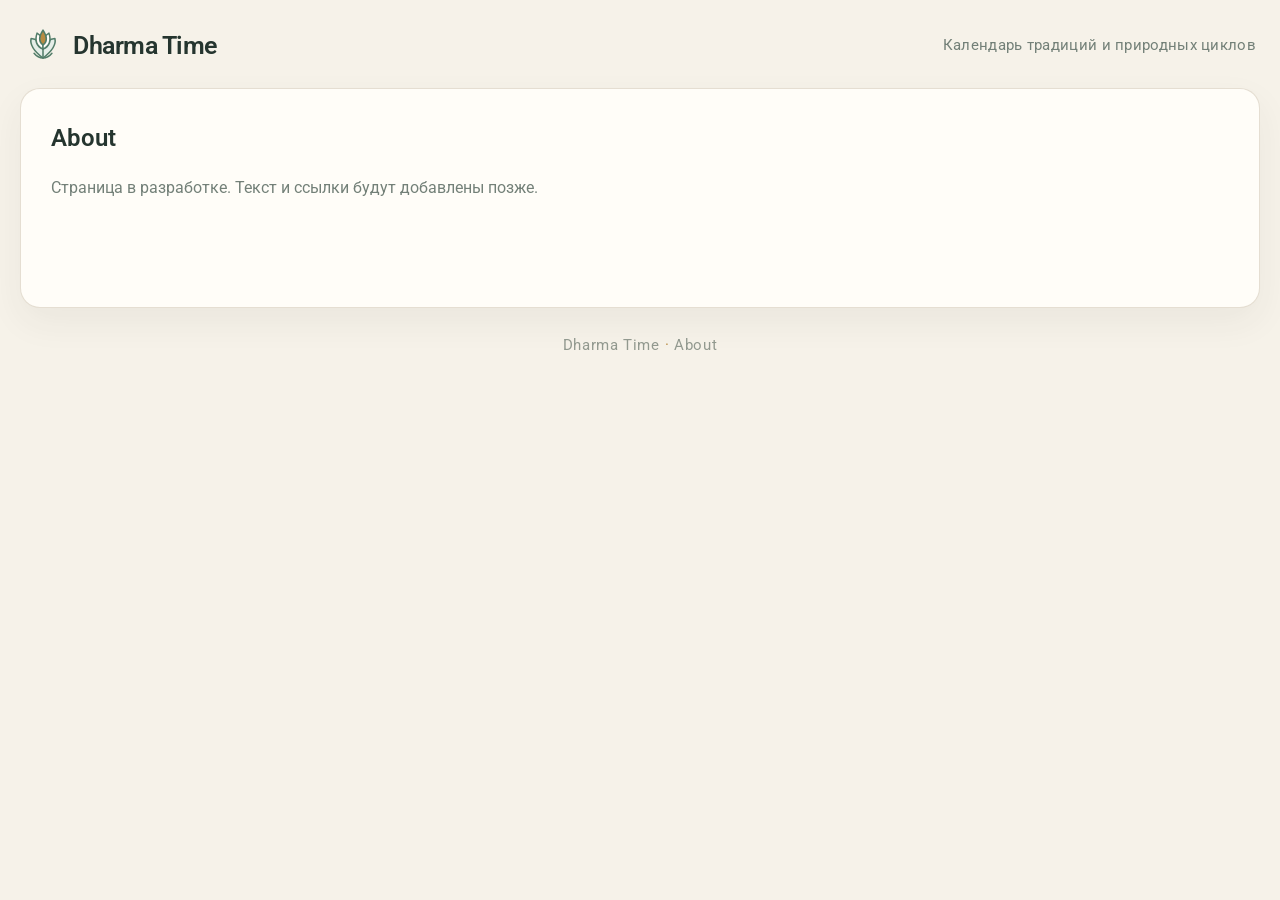
==== about.html @ e745f741 "Improve event typography and add About page" ====
<!doctype html>
<html lang="ru">
<head>
  <meta charset="utf-8">
  <meta name="viewport" content="width=device-width, initial-scale=1">
  <meta name="theme-color" content="#f6f2e9">
  <meta name="description" content="About Dharma Time">
  <title>About · Dharma Time</title>
  <link rel="icon" href="assets/flower.svg" type="image/svg+xml">
  <link rel="preconnect" href="https://fonts.googleapis.com">
  <link rel="preconnect" href="https://fonts.gstatic.com" crossorigin>
  <link href="https://fonts.googleapis.com/css2?family=Roboto:wght@400;500;600;700&display=swap" rel="stylesheet">
  <link rel="stylesheet" href="styles.css">
</head>
<body>
  <main class="app-shell">
    <header class="site-header">
      <a class="brand" href="./" aria-label="Dharma Time — на главную"><img class="brand-mark" src="assets/lotus.svg" alt="" aria-hidden="true"><span>Dharma Time</span></a>
      <p class="header-note">Календарь традиций и природных циклов</p>
    </header>
    <section class="about-panel panel" aria-labelledby="about-title">
      <h1 id="about-title">About</h1>
      <p class="about-placeholder">Страница в разработке. Текст и ссылки будут добавлены позже.</p>
    </section>
    <footer class="site-footer"><a href="./">Dharma Time</a><span aria-hidden="true">·</span><a href="about.html">About</a></footer>
  </main>
</body>
</html>
---- styles.css ----
:root {
  color-scheme: light;
  --ink: #25352f;
  --muted: #738078;
  --paper: #f6f2e9;
  --panel: #fffdf8;
  --line: #e8e2d5;
  --green: #527d69;
  --green-dark: #315846;
  --gold: #b78b42;
  --soft-green: #e5eee8;
  --shadow: 0 14px 36px rgba(44, 58, 49, .06);
  font-family: "Roboto", Arial, sans-serif;
}
* { box-sizing: border-box; }
body { margin: 0; background: var(--paper); color: var(--ink); }
button { font: inherit; }
button:focus-visible, a:focus-visible, input:focus-visible { outline: 3px solid #c49a4b; outline-offset: 3px; }
.app-shell { width: min(1240px, calc(100% - 40px)); margin: 0 auto; }
.site-header { display: flex; align-items: center; justify-content: space-between; gap: 20px; padding: 26px 4px 24px; }
.brand { display: inline-flex; align-items: center; gap: 11px; text-decoration: none; color: var(--ink); font-size: 25px; font-weight: 600; letter-spacing: -.5px; }
.brand-mark { display: block; width: 38px; height: 38px; object-fit: contain; flex: 0 0 auto; }
.header-note { margin: 0; color: var(--muted); font-size: 15px; letter-spacing: .02em; }
.workspace { display: grid; grid-template-columns: minmax(0, 1.05fr) minmax(350px, .95fr); align-items: start; gap: 22px; }
.calendar-column { display: grid; gap: 18px; min-width: 0; }
.panel { background: var(--panel); border: 1px solid rgba(220, 213, 198, .75); border-radius: 20px; box-shadow: var(--shadow); }
.calendar-panel { padding: 24px 25px 17px; }
.month-toolbar { display: grid; grid-template-columns: 42px 1fr 42px; align-items: center; gap: 12px; margin-bottom: 25px; }
.month-heading { text-align: center; }
.month-heading h1 { margin: 0; font-size: clamp(25px, 3vw, 32px); font-weight: 500; letter-spacing: -.7px; }
.icon-button { display: grid; place-items: center; padding: 0 0 4px; width: 42px; height: 42px; border: 1px solid var(--line); border-radius: 50%; background: #fff; color: var(--green-dark); cursor: pointer; font-size: 29px; line-height: 1; transition: background .15s, border-color .15s; }
.icon-button:hover { background: var(--soft-green); border-color: #cbd9ce; }
.text-button:hover { color: var(--green-dark); text-decoration: underline; }
.weekday-row, .calendar-grid { display: grid; grid-template-columns: repeat(7, minmax(0, 1fr)); gap: 5px; }
.weekday-row { margin-bottom: 8px; color: #8b948d; font-size: 11px; font-weight: 700; text-align: center; text-transform: uppercase; }
.weekday-row span { padding: 5px 0; }
.calendar-grid { min-height: 260px; }
.calendar-day { position: relative; display: flex; align-items: center; justify-content: center; min-width: 0; aspect-ratio: 1 / .88; border: 1px solid transparent; border-radius: 12px; background: transparent; color: var(--ink); cursor: pointer; font-size: 14px; transition: background .15s, border-color .15s; }
.calendar-day:hover { background: #f3f0e7; }
.calendar-day.is-outside { color: #b8beb8; }
.calendar-day.is-today:not(.is-selected) { outline: 2px solid var(--gold); outline-offset: -3px; font-weight: 700; }
.calendar-day.has-events::before { content: ""; position: absolute; top: 50%; left: 50%; width: 30px; height: 30px; max-width: calc(100% - 4px); max-height: calc(100% - 4px); border: 1.5px solid var(--green); border-radius: 50%; transform: translate(-50%, -50%); pointer-events: none; }
.calendar-day.is-selected { border-color: var(--green); background: var(--soft-green); color: var(--green-dark); font-weight: 700; }
.calendar-day.is-selected.is-today { outline: 2px solid var(--gold); outline-offset: -3px; }
.calendar-day.has-events { z-index: 1; }
.calendar-day.has-events:hover, .calendar-day.has-events:focus-visible { z-index: 10; }
.event-tooltip { position: absolute; z-index: 20; left: 50%; bottom: calc(100% + 7px); display: none; width: max-content; min-width: 150px; max-width: min(260px, 70vw); padding: 9px 12px; border: 1px solid var(--line); border-radius: 10px; background: #fffdf8; box-shadow: 0 8px 24px rgba(37, 53, 47, .16); color: var(--ink); text-align: left; white-space: normal; pointer-events: none; transform: translateX(-50%); }
.event-tooltip-list { display: grid; gap: 5px; margin: 0; padding-left: 16px; font-size: 11px; line-height: 1.4; }
.calendar-day.has-events:hover .event-tooltip, .calendar-day.has-events:focus-visible .event-tooltip { display: block; }
.calendar-day:nth-child(7n + 1) .event-tooltip { left: 0; transform: none; }
.calendar-day:nth-child(7n) .event-tooltip { left: auto; right: 0; transform: none; }
.status-message { margin: 9px 0 0; color: #8a5c37; font-size: 12px; line-height: 1.5; }
.status-message:empty { display: none; }
.settings-panel { padding: 18px 22px 16px; }
.category-tabs { display: grid; grid-template-columns: repeat(4, minmax(0, 1fr)); gap: 10px; }
.image-tab { display: grid; place-items: center; min-height: 60px; padding: 6px; border: 1px solid transparent; border-radius: 15px; background: #f7f5ef; cursor: pointer; transition: transform .15s, background .15s, border-color .15s; }
.image-tab img { width: 43px; height: 43px; display: block; }
.image-tab:hover:not(:disabled) { transform: translateY(-1px); }
.image-tab.is-active { background: var(--soft-green); border-color: #c9d8ce; }
.image-tab:disabled { opacity: .3; cursor: not-allowed; filter: grayscale(.5); }
.module-list { display: grid; gap: 4px; margin-top: 15px; }
.module-list.is-buddhism { grid-template-columns: repeat(2, minmax(0, 1fr)); align-items: start; column-gap: 22px; }
.module-list.is-buddhism .module-group { border-top: 0; padding-top: 0; }
.module-group { border-top: 1px solid #f0ece3; padding-top: 9px; }
.module-group:first-child { border-top: 0; padding-top: 0; }
.module-group summary { cursor: pointer; color: #53645a; font-size: 12px; font-weight: 700; padding: 5px 1px 7px; }
.module-option { display: flex; align-items: center; gap: 10px; min-height: 37px; padding: 6px 8px; border-radius: 9px; cursor: pointer; font-size: 13px; line-height: 1.35; }
.module-option:hover { background: #f8f6f0; }
.module-option input { width: 16px; height: 16px; margin: 0; accent-color: var(--green); flex: 0 0 auto; }
.module-children { margin: 1px 0 5px 18px; padding-left: 8px; border-left: 1px solid #e7e2d7; }
.module-subchildren { margin-top: 0; margin-bottom: 3px; }
.module-children .module-option { min-height: 32px; padding-top: 4px; padding-bottom: 4px; }
.module-folder { margin: 2px 0; }
.module-folder > summary { cursor: pointer; list-style: disclosure-closed; color: var(--ink); font-size: 13px; line-height: 1.35; padding: 9px 8px; border-radius: 9px; }
.module-folder[open] > summary { list-style: disclosure-open; }
.module-folder > summary:hover { background: #f8f6f0; }
.settings-footer { display: flex; justify-content: flex-end; margin-top: 10px; padding-top: 12px; border-top: 1px solid #f0ece3; }
.text-button { border: 0; padding: 4px 0; background: transparent; color: var(--green); font-size: 12px; cursor: pointer; }
.day-panel { min-height: 480px; padding: 27px 28px 24px; }
.day-heading { padding-bottom: 19px; border-bottom: 1px solid var(--line); }
.eyebrow { margin: 0 0 7px; color: var(--gold); font-size: 11px; font-weight: 700; letter-spacing: .12em; text-transform: uppercase; }
.day-heading h2 { margin: 0; font-size: clamp(24px, 2.8vw, 31px); font-weight: 500; letter-spacing: -.6px; }
.event-tabs { margin: 18px 0 20px; }
.event-tabs .image-tab { min-height: 54px; background: #f8f6f1; }
.event-tabs .image-tab img { width: 37px; height: 37px; }
.event-tabs .image-tab.is-active:not(:disabled) { background: var(--soft-green); }
.event-list { display: grid; gap: 13px; }
.event-card { padding: 16px 17px; border: 1px solid var(--line); border-radius: 14px; background: #fffefa; }
.event-title { margin: 0 0 8px; font-size: 14px; line-height: 1.5; font-weight: 750; letter-spacing: .015em; }
.event-summary, .event-description { margin: 0; color: #65736a; font-size: 17px; line-height: 1.7; text-align: justify; overflow-wrap: anywhere; }
.event-description { margin-top: 9px; white-space: pre-line; }
.event-date { margin: 0 0 7px; color: #8a948d; font-size: 11px; }
.event-toggle { margin-top: 11px; border: 0; background: none; color: var(--green); cursor: pointer; font-size: 12px; font-weight: 700; padding: 3px 0; }
.event-toggle:hover { text-decoration: underline; }
.empty-state { padding: 28px 12px; color: var(--muted); text-align: center; font-size: 13px; line-height: 1.7; }
.site-footer { padding: 28px 0 34px; text-align: center; color: #92998f; font-size: 15px; letter-spacing: .04em; }
.site-footer span { padding: 0 5px; color: var(--gold); }
.site-footer a { color: inherit; text-decoration: none; }
.site-footer a:hover { color: var(--green); text-decoration: underline; }
.about-panel { padding: 28px 30px; min-height: 220px; line-height: 1.8; }
.about-panel h1 { margin: 0 0 14px; font-size: 24px; font-weight: 600; }
.about-placeholder { color: var(--muted); margin: 0; }
@media (min-width: 1100px) { .calendar-grid { gap: 7px; } .calendar-day { font-size: 15px; } }
@media (max-width: 850px) {
  .app-shell { width: min(660px, calc(100% - 28px)); }
  .site-header { padding: 20px 2px; }
  .header-note { display: none; }
  .workspace { grid-template-columns: minmax(0, 1fr); gap: 16px; }
  .day-panel { min-height: 0; padding: 22px 20px; }
  .calendar-panel { padding: 20px 18px 15px; }
  .settings-panel { padding: 16px 17px; }
  .module-list.is-buddhism { grid-template-columns: minmax(0, 1fr); }
  .calendar-grid { min-height: 0; }
  .calendar-day { aspect-ratio: 1 / .82; }
}
@media (max-width: 420px) {
  .app-shell { width: calc(100% - 18px); }
  .brand { font-size: 22px; }
  .brand-mark { width: 34px; height: 34px; }
  .calendar-panel { padding: 17px 11px 13px; border-radius: 16px; }
  .month-toolbar { grid-template-columns: 36px 1fr 36px; gap: 7px; margin-bottom: 19px; }
  .icon-button { width: 36px; height: 36px; }
  .month-heading h1 { font-size: 25px; }
  .weekday-row, .calendar-grid { gap: 2px; }
  .weekday-row { font-size: 10px; }
  .calendar-day { border-radius: 9px; font-size: 13px; }
  .calendar-day.has-events::before { width: 27px; height: 27px; }
  .settings-panel { padding: 13px 12px; }
  .category-tabs { gap: 6px; }
  .image-tab { min-height: 53px; border-radius: 12px; }
  .image-tab img { width: 38px; height: 38px; }
  .day-panel { padding: 19px 14px; border-radius: 16px; }
  .event-card { padding: 13px; }
}
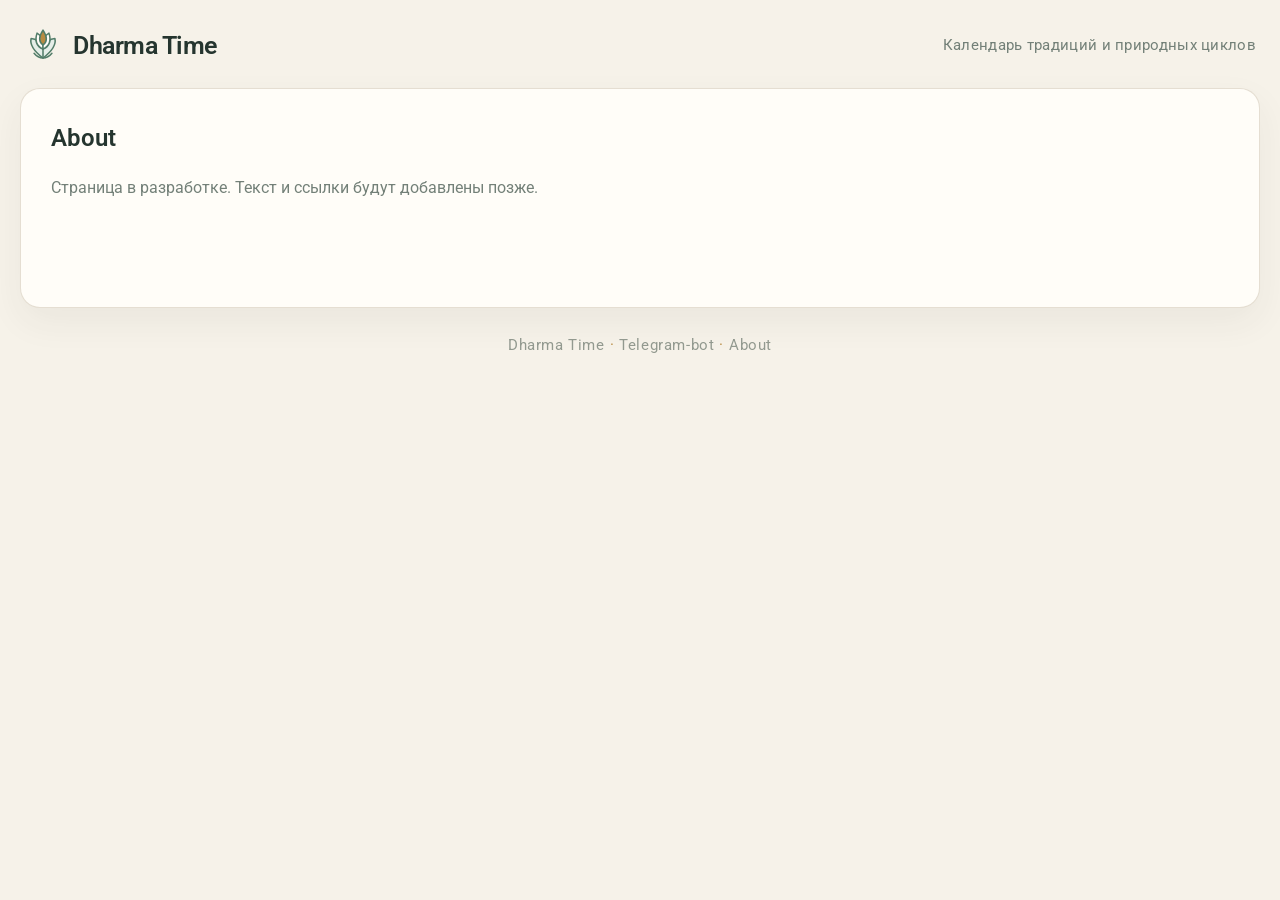
==== commit ab59646d: "Polish miscellaneous settings and add Telegram link" ====
--- a/about.html
+++ b/about.html
@@ -22,7 +22,7 @@
       <h1 id="about-title">About</h1>
       <p class="about-placeholder">Страница в разработке. Текст и ссылки будут добавлены позже.</p>
     </section>
-    <footer class="site-footer"><a href="./">Dharma Time</a><span aria-hidden="true">·</span><a href="about.html">About</a></footer>
+    <footer class="site-footer"><a href="./">Dharma Time</a><span aria-hidden="true">·</span><a href="https://t.me/dharma_time_bot" target="_blank" rel="noopener noreferrer">Telegram-bot</a><span aria-hidden="true">·</span><a href="about.html">About</a></footer>
   </main>
 </body>
 </html>
--- a/styles.css
+++ b/styles.css
@@ -60,6 +60,8 @@
 .image-tab:disabled { opacity: .3; cursor: not-allowed; filter: grayscale(.5); }
 .module-list { display: grid; gap: 4px; margin-top: 15px; }
 .module-list.is-buddhism { grid-template-columns: repeat(2, minmax(0, 1fr)); align-items: start; column-gap: 22px; }
+.misc-module-columns { display: grid; grid-template-columns: repeat(2, minmax(0, 1fr)); align-items: start; column-gap: 22px; }
+.misc-module-column { min-width: 0; }
 .module-list.is-buddhism .module-group { border-top: 0; padding-top: 0; }
 .module-group { border-top: 1px solid #f0ece3; padding-top: 9px; }
 .module-group:first-child { border-top: 0; padding-top: 0; }
@@ -71,9 +73,8 @@
 .module-subchildren { margin-top: 0; margin-bottom: 3px; }
 .module-children .module-option { min-height: 32px; padding-top: 4px; padding-bottom: 4px; }
 .module-folder { margin: 2px 0; }
-.module-folder > summary { cursor: pointer; list-style: disclosure-closed; color: var(--ink); font-size: 13px; line-height: 1.35; padding: 9px 8px; border-radius: 9px; }
-.module-folder[open] > summary { list-style: disclosure-open; }
-.module-folder > summary:hover { background: #f8f6f0; }
+.module-folder > summary { cursor: pointer; color: #53645a; font-size: 12px; font-weight: 700; line-height: 1.35; padding: 5px 1px 7px; }
+.module-folder[open] > summary { color: #53645a; }
 .settings-footer { display: flex; justify-content: flex-end; margin-top: 10px; padding-top: 12px; border-top: 1px solid #f0ece3; }
 .text-button { border: 0; padding: 4px 0; background: transparent; color: var(--green); font-size: 12px; cursor: pointer; }
 .day-panel { min-height: 480px; padding: 27px 28px 24px; }
@@ -110,6 +111,7 @@
   .calendar-panel { padding: 20px 18px 15px; }
   .settings-panel { padding: 16px 17px; }
   .module-list.is-buddhism { grid-template-columns: minmax(0, 1fr); }
+  .misc-module-columns { grid-template-columns: minmax(0, 1fr); row-gap: 4px; }
   .calendar-grid { min-height: 0; }
   .calendar-day { aspect-ratio: 1 / .82; }
 }
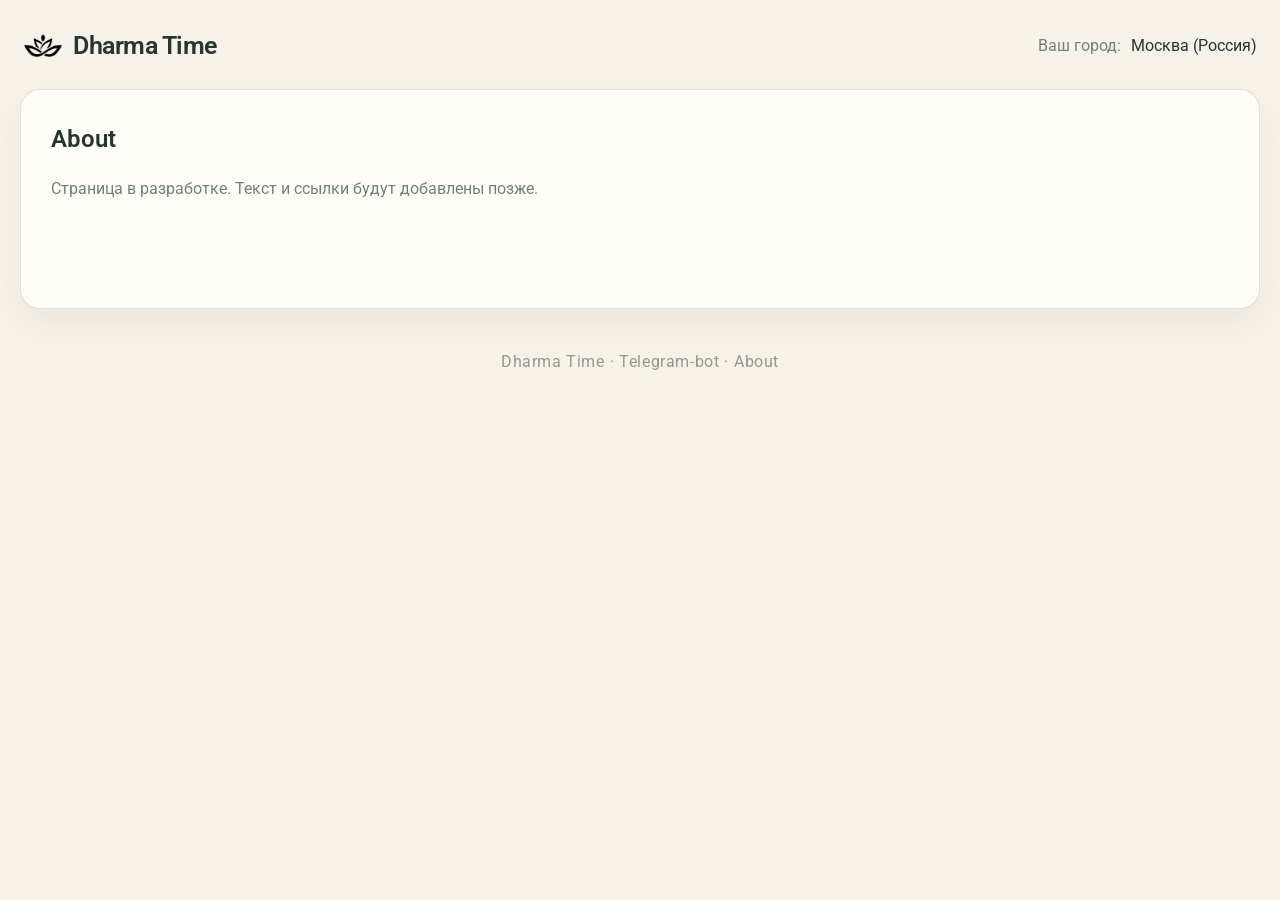
==== commit e5ffbb7c: "Update about page header and city picker" ====
--- a/about.html
+++ b/about.html
@@ -11,12 +11,13 @@
   <link rel="preconnect" href="https://fonts.gstatic.com" crossorigin>
   <link href="https://fonts.googleapis.com/css2?family=Roboto:wght@400;500;600;700&display=swap" rel="stylesheet">
   <link rel="stylesheet" href="styles.css">
+  <script src="about.js" defer></script>
 </head>
 <body>
   <main class="app-shell">
     <header class="site-header">
-      <a class="brand" href="./" aria-label="Dharma Time — на главную"><img class="brand-mark" src="assets/lotus.svg" alt="" aria-hidden="true"><span>Dharma Time</span></a>
-      <p class="header-note">Календарь традиций и природных циклов</p>
+      <a class="brand" href="./" aria-label="Dharma Time — на главную"><img class="brand-mark" src="img/lotus.png" alt="" aria-hidden="true"><span>Dharma Time</span></a>
+      <div class="city-picker"><label for="city-search">Ваш город:</label><div class="city-search-wrap"><input id="city-search" type="text" value="Москва" autocomplete="off" aria-autocomplete="list" aria-controls="city-results" aria-expanded="false"><ul id="city-results" class="city-results" role="listbox" hidden></ul></div></div>
     </header>
     <section class="about-panel panel" aria-labelledby="about-title">
       <h1 id="about-title">About</h1>
--- a/styles.css
+++ b/styles.css
@@ -20,7 +20,15 @@
 .site-header { display: flex; align-items: center; justify-content: space-between; gap: 20px; padding: 26px 4px 24px; }
 .brand { display: inline-flex; align-items: center; gap: 11px; text-decoration: none; color: var(--ink); font-size: 25px; font-weight: 600; letter-spacing: -.5px; }
 .brand-mark { display: block; width: 38px; height: 38px; object-fit: contain; flex: 0 0 auto; }
-.header-note { margin: 0; color: var(--muted); font-size: 15px; letter-spacing: .02em; }
+.city-picker { margin-left: auto; display: flex; align-items: center; justify-content: flex-end; gap: 10px; color: var(--muted); font-size: 16px; }
+.city-picker label { white-space: nowrap; }
+.city-search-wrap { position: relative; flex: 0 0 auto; width: max-content; min-width: 20px; }
+#city-search { display: block; width: auto; min-width: 20px; max-width: none; padding: 10px 0; border: 0; border-radius: 0; outline: none; box-shadow: none; background: var(--paper); color: var(--ink); font: inherit; text-align: right; white-space: nowrap; }
+#city-search:focus, #city-search:focus-visible { outline: none; box-shadow: none; }
+.city-results { position: absolute; z-index: 50; top: calc(100% + 5px); left: auto; right: 0; width: max-content; min-width: min(220px, 80vw); max-width: min(320px, 80vw); max-height: 300px; overflow-y: auto; margin: 0; padding: 5px; list-style: none; border: 1px solid var(--line); border-radius: 11px; background: var(--panel); box-shadow: 0 12px 30px rgba(37,53,47,.15); }
+.city-results[hidden] { display: none; }
+.city-result { width: 100%; padding: 10px; border: 0; border-radius: 7px; background: transparent; color: var(--ink); text-align: left; cursor: pointer; font-size: 13px; line-height: 1.4; }
+.city-result:hover, .city-result:focus-visible { background: var(--soft-green); }
 .workspace { display: grid; grid-template-columns: minmax(0, 1.05fr) minmax(350px, .95fr); align-items: start; gap: 22px; }
 .calendar-column { display: grid; gap: 18px; min-width: 0; }
 .panel { background: var(--panel); border: 1px solid rgba(220, 213, 198, .75); border-radius: 20px; box-shadow: var(--shadow); }
@@ -39,19 +47,28 @@
 .calendar-day:hover { background: #f3f0e7; }
 .calendar-day.is-outside { color: #b8beb8; }
 .calendar-day.is-today:not(.is-selected) { outline: 2px solid var(--gold); outline-offset: -3px; font-weight: 700; }
-.calendar-day.has-events::before { content: ""; position: absolute; top: 50%; left: 50%; width: 30px; height: 30px; max-width: calc(100% - 4px); max-height: calc(100% - 4px); border: 1.5px solid var(--green); border-radius: 50%; transform: translate(-50%, -50%); pointer-events: none; }
+.calendar-day.has-regular-events::before { content: ""; position: absolute; top: 50%; left: 50%; width: 38px; height: 38px; max-width: calc(100% - 4px); max-height: calc(100% - 4px); border: 1.5px solid var(--green); border-radius: 50%; transform: translate(-50%, -50%); pointer-events: none; }
+.calendar-day.is-moon-phase { isolation: isolate; font-size: 14px; line-height: 1; padding: 0; }
+.calendar-day.is-moon-phase::before { content: attr(data-moon-phase-emoji); position: absolute; top: 50%; left: 50%; width: auto; height: auto; max-width: none; max-height: none; border: 0; border-radius: 0; transform: translate(-50%, -50%); font-size: 42px; line-height: 1; opacity: .75; z-index: 0; pointer-events: none; }
+.calendar-day.is-moon-phase::after { content: ""; position: absolute; top: 50%; left: 50%; width: 42px; height: 42px; border: 1.5px solid var(--green); border-radius: 50%; transform: translate(-50%, -50%); opacity: 1; z-index: 0; pointer-events: none; }
+.calendar-day .day-number { position: relative; z-index: 1; opacity: 1; text-shadow: -1px 0 #fff, 1px 0 #fff, 0 -1px #fff, 0 1px #fff, 0 0 3px #fff, 0 0 5px rgba(255,255,255,.95); }
+.calendar-day.is-moon-phase .day-number { font-weight: 700; }
 .calendar-day.is-selected { border-color: var(--green); background: var(--soft-green); color: var(--green-dark); font-weight: 700; }
 .calendar-day.is-selected.is-today { outline: 2px solid var(--gold); outline-offset: -3px; }
 .calendar-day.has-events { z-index: 1; }
+.name-days-card .name-day-line { margin: 0; color: #65736a; font-size: 17px; line-height: 1.7; }
+.name-days-card .name-day-line + .name-day-line { margin-top: 2px; }
 .calendar-day.has-events:hover, .calendar-day.has-events:focus-visible { z-index: 10; }
-.event-tooltip { position: absolute; z-index: 20; left: 50%; bottom: calc(100% + 7px); display: none; width: max-content; min-width: 150px; max-width: min(260px, 70vw); padding: 9px 12px; border: 1px solid var(--line); border-radius: 10px; background: #fffdf8; box-shadow: 0 8px 24px rgba(37, 53, 47, .16); color: var(--ink); text-align: left; white-space: normal; pointer-events: none; transform: translateX(-50%); }
-.event-tooltip-list { display: grid; gap: 5px; margin: 0; padding-left: 16px; font-size: 11px; line-height: 1.4; }
+.event-tooltip { position: absolute; z-index: 20; left: 50%; bottom: calc(100% + 7px); display: none; width: max-content; min-width: 150px; max-width: min(260px, 70vw); padding: 9px 12px; border: 1px solid var(--line); border-radius: 10px; background: #fffdf8; box-shadow: 0 8px 24px rgba(37, 53, 47, .16); color: var(--ink); text-align: left; white-space: normal; pointer-events: none; transform: translateX(-50%); font-weight: 400; }
+.event-tooltip, .event-tooltip * { font-weight: 400; }
+.event-tooltip-list { display: grid; gap: 5px; margin: 0; padding-left: 16px; list-style: disc; font-size: 11px; line-height: 1.4; }
 .calendar-day.has-events:hover .event-tooltip, .calendar-day.has-events:focus-visible .event-tooltip { display: block; }
 .calendar-day:nth-child(7n + 1) .event-tooltip { left: 0; transform: none; }
 .calendar-day:nth-child(7n) .event-tooltip { left: auto; right: 0; transform: none; }
 .status-message { margin: 9px 0 0; color: #8a5c37; font-size: 12px; line-height: 1.5; }
 .status-message:empty { display: none; }
-.settings-panel { padding: 18px 22px 16px; }
+.settings-panel { position: relative; padding: 18px 22px 16px; }
+#calendar-status { position: absolute; left: 22px; bottom: 12px; width: calc(100% - 130px); margin: 0; white-space: pre-line; line-height: calc(1.04em + 2px); }
 .category-tabs { display: grid; grid-template-columns: repeat(4, minmax(0, 1fr)); gap: 10px; }
 .image-tab { display: grid; place-items: center; min-height: 60px; padding: 6px; border: 1px solid transparent; border-radius: 15px; background: #f7f5ef; cursor: pointer; transition: transform .15s, background .15s, border-color .15s; }
 .image-tab img { width: 43px; height: 43px; display: block; }
@@ -60,25 +77,47 @@
 .image-tab:disabled { opacity: .3; cursor: not-allowed; filter: grayscale(.5); }
 .module-list { display: grid; gap: 4px; margin-top: 15px; }
 .module-list.is-buddhism { grid-template-columns: repeat(2, minmax(0, 1fr)); align-items: start; column-gap: 22px; }
+.astronomy-module-columns { display: grid; grid-template-columns: repeat(2, minmax(0, 1fr)); align-items: start; column-gap: 22px; }
+.astronomy-module-column { min-width: 0; }
 .misc-module-columns { display: grid; grid-template-columns: repeat(2, minmax(0, 1fr)); align-items: start; column-gap: 22px; }
+.hindu-module-columns { display: grid; grid-template-columns: repeat(2, minmax(0, 1fr)); align-items: start; column-gap: 22px; }
+.hindu-module-columns.hindu-no-dependent { grid-template-columns: minmax(0, 1fr); }
+.hindu-module-column { min-width: 0; }
+.hindu-dependent-options { padding-left: 12px; }
 .misc-module-column { min-width: 0; }
 .module-list.is-buddhism .module-group { border-top: 0; padding-top: 0; }
 .module-group { border-top: 1px solid #f0ece3; padding-top: 9px; }
 .module-group:first-child { border-top: 0; padding-top: 0; }
-.module-group summary { cursor: pointer; color: #53645a; font-size: 12px; font-weight: 700; padding: 5px 1px 7px; }
-.module-option { display: flex; align-items: center; gap: 10px; min-height: 37px; padding: 6px 8px; border-radius: 9px; cursor: pointer; font-size: 13px; line-height: 1.35; }
+.module-group summary { cursor: pointer; color: #53645a; font-size: 14px; font-weight: 700; padding: 5px 1px 7px; }
+.module-option-child-row { margin-left: 18px; }
+.module-option-child-row .module-option-child { padding-left: 8px; }
+.module-option-row { display: flex; align-items: center; gap: 4px; min-width: 0; }
+.module-option-row > .module-option { flex: 0 1 auto; min-width: 0; }
+.module-option-row .module-option-child { flex: 0 0 auto; white-space: nowrap; padding-left: 5px; padding-right: 5px; }
+.module-option { display: flex; align-items: center; gap: 10px; min-height: 37px; padding: 6px 8px; border-radius: 9px; cursor: pointer; font-size: 15px; line-height: 1.35; }
 .module-option:hover { background: #f8f6f0; }
 .module-option input { width: 16px; height: 16px; margin: 0; accent-color: var(--green); flex: 0 0 auto; }
 .module-children { margin: 1px 0 5px 18px; padding-left: 8px; border-left: 1px solid #e7e2d7; }
+.hindu-lunar-month-mode { display: flex; flex-wrap: wrap; gap: 8px 14px; margin: 0 0 10px; padding: 0; border: 0; }
 .module-subchildren { margin-top: 0; margin-bottom: 3px; }
 .module-children .module-option { min-height: 32px; padding-top: 4px; padding-bottom: 4px; }
 .module-folder { margin: 2px 0; }
-.module-folder > summary { cursor: pointer; color: #53645a; font-size: 12px; font-weight: 700; line-height: 1.35; padding: 5px 1px 7px; }
+.module-folder > summary { cursor: pointer; color: #53645a; font-size: 14px; font-weight: 700; line-height: 1.35; padding: 5px 1px 7px; }
 .module-folder[open] > summary { color: #53645a; }
 .settings-footer { display: flex; justify-content: flex-end; margin-top: 10px; padding-top: 12px; border-top: 1px solid #f0ece3; }
-.text-button { border: 0; padding: 4px 0; background: transparent; color: var(--green); font-size: 12px; cursor: pointer; }
-.day-panel { min-height: 480px; padding: 27px 28px 24px; }
-.day-heading { padding-bottom: 19px; border-bottom: 1px solid var(--line); }
+.text-button { border: 0; padding: 4px 0; background: transparent; color: var(--green); font-size: 14px; cursor: pointer; }
+.day-panel { position: relative; min-height: 480px; padding: 27px 28px 24px; }
+.day-menu-wrap { position: absolute; top: 18px; right: 20px; z-index: 30; }
+.day-menu-button { display: flex; flex-direction: column; align-items: center; justify-content: center; gap: 6px; width: 76px; height: 76px; padding: 16px; border: 1px solid transparent; border-radius: 10px; background: transparent; color: var(--green-dark); cursor: pointer; }
+.day-menu-button:hover, .day-menu-button[aria-expanded="true"] { background: var(--soft-green); border-color: var(--line); }
+.day-menu-button span { display: block; width: 28.5px; height: 3px; border-radius: 2px; background: currentColor; }
+.day-menu { position: absolute; top: calc(100% + 7px); right: 0; display: grid; gap: 2px; width: max-content; min-width: 174px; padding: 6px; border: 1px solid var(--line); border-radius: 12px; background: var(--panel); box-shadow: 0 12px 30px rgba(37, 53, 47, .16); }
+.day-menu[hidden] { display: none; }
+.day-menu-item { display: block; width: 100%; padding: 10px 12px; border: 0; border-radius: 7px; background: transparent; color: var(--ink); font: inherit; font-size: 12px; font-weight: 700; letter-spacing: .055em; line-height: 1.3; text-align: left; text-decoration: none; white-space: nowrap; }
+.day-menu-item:not(:disabled) { cursor: pointer; }
+.day-menu-item:not(:disabled):hover, .day-menu-item:not(:disabled):focus-visible { background: var(--soft-green); color: var(--green-dark); }
+.day-menu-item:disabled { color: var(--muted); opacity: .65; cursor: not-allowed; }
+.day-heading { padding: 0 90px 19px 0; border-bottom: 1px solid var(--line); }
 .eyebrow { margin: 0 0 7px; color: var(--gold); font-size: 11px; font-weight: 700; letter-spacing: .12em; text-transform: uppercase; }
 .day-heading h2 { margin: 0; font-size: clamp(24px, 2.8vw, 31px); font-weight: 500; letter-spacing: -.6px; }
 .event-tabs { margin: 18px 0 20px; }
@@ -87,16 +126,19 @@
 .event-tabs .image-tab.is-active:not(:disabled) { background: var(--soft-green); }
 .event-list { display: grid; gap: 13px; }
 .event-card { padding: 16px 17px; border: 1px solid var(--line); border-radius: 14px; background: #fffefa; }
-.event-title { margin: 0 0 8px; font-size: 14px; line-height: 1.5; font-weight: 750; letter-spacing: .015em; }
+.event-title { margin: 0 0 8px; font-size: 19px; line-height: 1.5; font-weight: 750; letter-spacing: .015em; }
 .event-summary, .event-description { margin: 0; color: #65736a; font-size: 17px; line-height: 1.7; text-align: justify; overflow-wrap: anywhere; }
+.event-summary { white-space: pre-line; }
 .event-description { margin-top: 9px; white-space: pre-line; }
+.event-collapsed { display: -webkit-box; -webkit-box-orient: vertical; -webkit-line-clamp: 3; overflow: hidden; white-space: pre-line; }
+.moon-summary { white-space: pre-line; text-align: left; }
 .event-date { margin: 0 0 7px; color: #8a948d; font-size: 11px; }
 .event-toggle { margin-top: 11px; border: 0; background: none; color: var(--green); cursor: pointer; font-size: 12px; font-weight: 700; padding: 3px 0; }
 .event-toggle:hover { text-decoration: underline; }
 .empty-state { padding: 28px 12px; color: var(--muted); text-align: center; font-size: 13px; line-height: 1.7; }
-.site-footer { padding: 28px 0 34px; text-align: center; color: #92998f; font-size: 15px; letter-spacing: .04em; }
+.site-footer { padding: 43px 0 34px; text-align: center; color: #92998f; font-size: 15px; letter-spacing: .04em; }
 .site-footer span { padding: 0 5px; color: var(--gold); }
-.site-footer a { color: inherit; text-decoration: none; }
+.site-footer a { color: inherit; font-size: 16px; text-decoration: none; }
 .site-footer a:hover { color: var(--green); text-decoration: underline; }
 .about-panel { padding: 28px 30px; min-height: 220px; line-height: 1.8; }
 .about-panel h1 { margin: 0 0 14px; font-size: 24px; font-weight: 600; }
@@ -105,20 +147,27 @@
 @media (max-width: 850px) {
   .app-shell { width: min(660px, calc(100% - 28px)); }
   .site-header { padding: 20px 2px; }
-  .header-note { display: none; }
+  .city-picker { gap: 6px; font-size: 14px; }
+  #city-search { padding: 9px 0; }
   .workspace { grid-template-columns: minmax(0, 1fr); gap: 16px; }
   .day-panel { min-height: 0; padding: 22px 20px; }
   .calendar-panel { padding: 20px 18px 15px; }
   .settings-panel { padding: 16px 17px; }
   .module-list.is-buddhism { grid-template-columns: minmax(0, 1fr); }
+  .astronomy-module-columns { grid-template-columns: minmax(0, 1fr); row-gap: 4px; }
   .misc-module-columns { grid-template-columns: minmax(0, 1fr); row-gap: 4px; }
+  .hindu-module-columns { grid-template-columns: minmax(0, 1fr); row-gap: 4px; }
+  .hindu-dependent-options { padding-left: 0; padding-top: 8px; }
   .calendar-grid { min-height: 0; }
   .calendar-day { aspect-ratio: 1 / .82; }
 }
 @media (max-width: 420px) {
   .app-shell { width: calc(100% - 18px); }
+  .site-header { flex-wrap: wrap; }
+  .city-picker { flex: 1 1 100%; }
   .brand { font-size: 22px; }
   .brand-mark { width: 34px; height: 34px; }
+  .city-picker { flex-wrap: wrap; justify-content: flex-end; }
   .calendar-panel { padding: 17px 11px 13px; border-radius: 16px; }
   .month-toolbar { grid-template-columns: 36px 1fr 36px; gap: 7px; margin-bottom: 19px; }
   .icon-button { width: 36px; height: 36px; }
@@ -126,7 +175,9 @@
   .weekday-row, .calendar-grid { gap: 2px; }
   .weekday-row { font-size: 10px; }
   .calendar-day { border-radius: 9px; font-size: 13px; }
-  .calendar-day.has-events::before { width: 27px; height: 27px; }
+  .calendar-day.has-events::before { width: 35px; height: 35px; }
+  .calendar-day.is-moon-phase::before { font-size: 39px; }
+  .calendar-day.is-moon-phase::after { width: 39px; height: 39px; }
   .settings-panel { padding: 13px 12px; }
   .category-tabs { gap: 6px; }
   .image-tab { min-height: 53px; border-radius: 12px; }
@@ -134,3 +185,57 @@
   .day-panel { padding: 19px 14px; border-radius: 16px; }
   .event-card { padding: 13px; }
 }
+
+/* Dark theme: activated from the day details menu and persisted per browser. */
+:root[data-theme="dark"] {
+  color-scheme: dark;
+  --ink: #e7ece8;
+  --muted: #a4b0a8;
+  --paper: #171c19;
+  --panel: #222a25;
+  --line: #3a463e;
+  --green: #8dbda0;
+  --green-dark: #b5dcc3;
+  --gold: #d4ad65;
+  --soft-green: #304338;
+  --shadow: 0 14px 36px rgba(0, 0, 0, .22);
+}
+:root[data-theme="dark"] body { background: var(--paper); color: var(--ink); }
+:root[data-theme="dark"] .panel { border-color: #354139; }
+:root[data-theme="dark"] #city-search { background: var(--paper); color: var(--ink); }
+:root[data-theme="dark"] .city-results,
+:root[data-theme="dark"] .day-menu,
+:root[data-theme="dark"] .event-tooltip { background: var(--panel); border-color: var(--line); color: var(--ink); }
+:root[data-theme="dark"] .icon-button { background: var(--panel); color: var(--green-dark); }
+:root[data-theme="dark"] .icon-button:hover,
+:root[data-theme="dark"] .calendar-day:hover { background: #2a352e; border-color: var(--line); }
+:root[data-theme="dark"] .calendar-day.is-outside { color: #68766d; }
+:root[data-theme="dark"] .calendar-day .day-number { text-shadow: -1px 0 #222a25, 1px 0 #222a25, 0 -1px #222a25, 0 1px #222a25, 0 0 4px #222a25; }
+:root[data-theme="dark"] .calendar-day.is-selected { background: var(--soft-green); color: var(--green-dark); }
+:root[data-theme="dark"] .weekday-row { color: #9ca99f; }
+:root[data-theme="dark"] .image-tab { background: #29322c; }
+:root[data-theme="dark"] .image-tab.is-active { background: var(--soft-green); border-color: #4b6a56; }
+:root[data-theme="dark"] .module-group,
+:root[data-theme="dark"] .settings-footer { border-color: #354139; }
+:root[data-theme="dark"] .module-group summary,
+:root[data-theme="dark"] .module-folder > summary,
+:root[data-theme="dark"] .module-folder[open] > summary { color: #b8c9bd; }
+:root[data-theme="dark"] .module-option:hover { background: #2a352e; }
+:root[data-theme="dark"] .module-children { border-color: #46554a; }
+:root[data-theme="dark"] .name-days-card .name-day-line,
+:root[data-theme="dark"] .event-summary,
+:root[data-theme="dark"] .event-description { color: #c0cbc3; }
+:root[data-theme="dark"] .event-card { background: #252e28; border-color: #3a463e; }
+:root[data-theme="dark"] .event-date { color: #a1ada4; }
+:root[data-theme="dark"] .day-menu-button { color: var(--green-dark); }
+:root[data-theme="dark"] .day-menu-button:hover,
+:root[data-theme="dark"] .day-menu-button[aria-expanded="true"],
+:root[data-theme="dark"] .day-menu-item:not(:disabled):hover,
+:root[data-theme="dark"] .day-menu-item:not(:disabled):focus-visible { background: var(--soft-green); color: var(--green-dark); }
+:root[data-theme="dark"] .day-menu-item:disabled { color: var(--muted); }
+:root[data-theme="dark"] .event-toggle,
+:root[data-theme="dark"] .text-button { color: var(--green); }
+:root[data-theme="dark"] .event-toggle:hover,
+:root[data-theme="dark"] .text-button:hover { color: var(--green-dark); }
+:root[data-theme="dark"] .site-footer { color: #87958b; }
+:root[data-theme="dark"] .site-footer a:hover { color: var(--green-dark); }
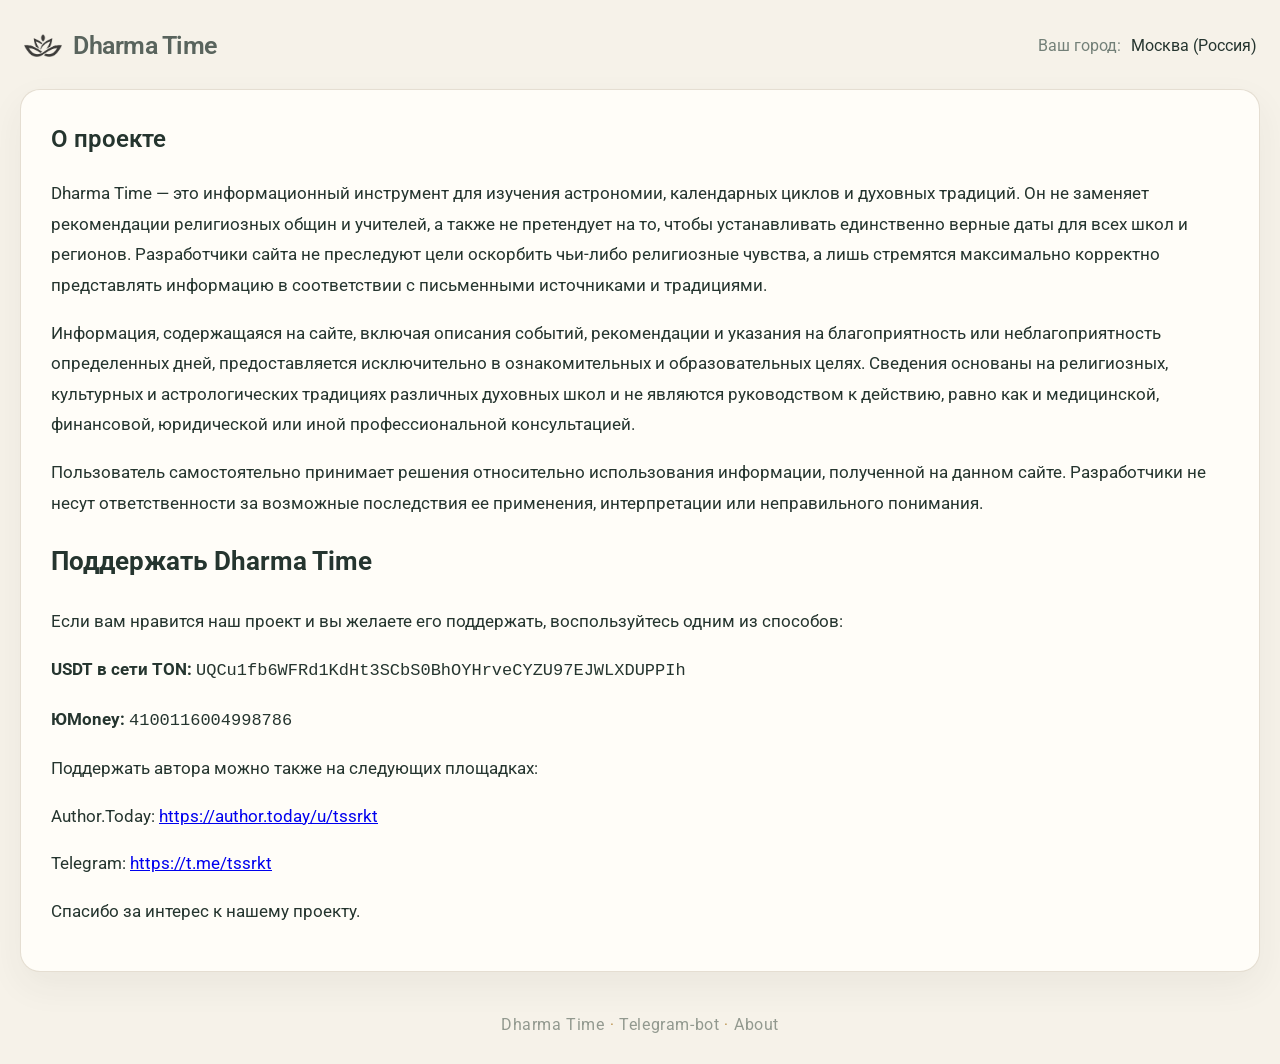
==== commit 3e01f718: "Add bilingual Dharma Time about page" ====
--- a/about.html
+++ b/about.html
@@ -21,7 +21,32 @@
     </header>
     <section class="about-panel panel" aria-labelledby="about-title">
       <h1 id="about-title">About</h1>
-      <p class="about-placeholder">Страница в разработке. Текст и ссылки будут добавлены позже.</p>
+      <div class="about-content" data-locale="ru">
+        <p>Dharma Time — это информационный инструмент для изучения астрономии, календарных циклов и духовных традиций. Он не заменяет рекомендации религиозных общин и учителей, а также не претендует на то, чтобы устанавливать единственно верные даты для всех школ и регионов. Разработчики сайта не преследуют цели оскорбить чьи-либо религиозные чувства, а лишь стремятся максимально корректно представлять информацию в соответствии с письменными источниками и традициями.</p>
+        <p>Информация, содержащаяся на сайте, включая описания событий, рекомендации и указания на благоприятность или неблагоприятность определенных дней, предоставляется исключительно в ознакомительных и образовательных целях. Сведения основаны на религиозных, культурных и астрологических традициях различных духовных школ и не являются руководством к действию, равно как и медицинской, финансовой, юридической или иной профессиональной консультацией.</p>
+        <p>Пользователь самостоятельно принимает решения относительно использования информации, полученной на данном сайте. Разработчики не несут ответственности за возможные последствия ее применения, интерпретации или неправильного понимания.</p>
+        <h2>Поддержать Dharma Time</h2>
+        <p>Если вам нравится наш проект и вы желаете его поддержать, воспользуйтесь одним из способов:</p>
+        <p><strong>USDT в сети TON:</strong> <code>UQCu1fb6WFRd1KdHt3SCbS0BhOYHrveCYZU97EJWLXDUPPIh</code></p>
+        <p><strong>ЮMoney:</strong> <code>4100116004998786</code></p>
+        <p>Поддержать автора можно также на следующих площадках:</p>
+        <p>Author.Today: <a href="https://author.today/u/tssrkt" target="_blank" rel="noopener noreferrer">https://author.today/u/tssrkt</a></p>
+        <p>Telegram: <a href="https://t.me/tssrkt" target="_blank" rel="noopener noreferrer">https://t.me/tssrkt</a></p>
+        <p>Спасибо за интерес к нашему проекту.</p>
+      </div>
+      <div class="about-content" data-locale="en" hidden>
+        <p>Dharma Time is an informational tool for studying astronomy, calendar cycles, and spiritual traditions. It does not replace the guidance of religious communities and teachers, nor does it claim to establish universally correct dates for all schools and regions. The site's developers do not seek to offend anyone's religious feelings; they only strive to present information as accurately as possible in accordance with written sources and traditions.</p>
+        <p>The information contained on the site, including event descriptions, recommendations, and indications of whether certain days are favorable or unfavorable, is provided solely for informational and educational purposes. The information is based on the religious, cultural, and astrological traditions of various spiritual schools and is not a guide to action, nor is it medical, financial, legal, or other professional advice.</p>
+        <p>Users make their own decisions regarding the use of information obtained from this site. The developers are not responsible for any possible consequences of its use, interpretation, or misunderstanding.</p>
+        <h2>Support Dharma Time</h2>
+        <p>If you like our project and would like to support it, please use one of the following methods:</p>
+        <p><strong>USDT on the TON network:</strong> <code>UQCu1fb6WFRd1KdHt3SCbS0BhOYHrveCYZU97EJWLXDUPPIh</code></p>
+        <p><strong>ЮMoney:</strong> <code>4100116004998786</code></p>
+        <p>You can also support the author on the following platforms:</p>
+        <p>Author.Today: <a href="https://author.today/u/tssrkt" target="_blank" rel="noopener noreferrer">https://author.today/u/tssrkt</a></p>
+        <p>Telegram: <a href="https://t.me/tssrkt" target="_blank" rel="noopener noreferrer">https://t.me/tssrkt</a></p>
+        <p>Thank you for your interest in our project.</p>
+      </div>
     </section>
     <footer class="site-footer"><a href="./">Dharma Time</a><span aria-hidden="true">·</span><a href="https://t.me/dharma_time_bot" target="_blank" rel="noopener noreferrer">Telegram-bot</a><span aria-hidden="true">·</span><a href="about.html">About</a></footer>
   </main>
--- a/styles.css
+++ b/styles.css
@@ -18,7 +18,8 @@
 button:focus-visible, a:focus-visible, input:focus-visible { outline: 3px solid #c49a4b; outline-offset: 3px; }
 .app-shell { width: min(1240px, calc(100% - 40px)); margin: 0 auto; }
 .site-header { display: flex; align-items: center; justify-content: space-between; gap: 20px; padding: 26px 4px 24px; }
-.brand { display: inline-flex; align-items: center; gap: 11px; text-decoration: none; color: var(--ink); font-size: 25px; font-weight: 600; letter-spacing: -.5px; }
+.brand { display: inline-flex; align-items: center; gap: 11px; text-decoration: none; color: var(--ink); font-size: 25px; font-weight: 600; letter-spacing: -.5px; opacity: .75; transition: opacity .2s ease; }
+.brand:hover, .brand:focus-visible { opacity: 1; }
 .brand-mark { display: block; width: 38px; height: 38px; object-fit: contain; flex: 0 0 auto; }
 .city-picker { margin-left: auto; display: flex; align-items: center; justify-content: flex-end; gap: 10px; color: var(--muted); font-size: 16px; }
 .city-picker label { white-space: nowrap; }
@@ -49,7 +50,7 @@
 .calendar-day.is-today:not(.is-selected) { outline: 2px solid var(--gold); outline-offset: -3px; font-weight: 700; }
 .calendar-day.has-regular-events::before { content: ""; position: absolute; top: 50%; left: 50%; width: 38px; height: 38px; max-width: calc(100% - 4px); max-height: calc(100% - 4px); border: 1.5px solid var(--green); border-radius: 50%; transform: translate(-50%, -50%); pointer-events: none; }
 .calendar-day.is-moon-phase { isolation: isolate; font-size: 14px; line-height: 1; padding: 0; }
-.calendar-day.is-moon-phase::before { content: attr(data-moon-phase-emoji); position: absolute; top: 50%; left: 50%; width: auto; height: auto; max-width: none; max-height: none; border: 0; border-radius: 0; transform: translate(-50%, -50%); font-size: 42px; line-height: 1; opacity: .75; z-index: 0; pointer-events: none; }
+.calendar-day.is-moon-phase::before { content: attr(data-moon-phase-emoji); position: absolute; top: 50%; left: 50%; display: flex; align-items: center; justify-content: center; width: 1.2em; height: 1.2em; max-width: none; max-height: none; border: 0; border-radius: 0; transform: translate(-50%, -50%); font-size: 42px; line-height: 1; opacity: .75; z-index: 0; pointer-events: none; }
 .calendar-day.is-moon-phase::after { content: ""; position: absolute; top: 50%; left: 50%; width: 42px; height: 42px; border: 1.5px solid var(--green); border-radius: 50%; transform: translate(-50%, -50%); opacity: 1; z-index: 0; pointer-events: none; }
 .calendar-day .day-number { position: relative; z-index: 1; opacity: 1; text-shadow: -1px 0 #fff, 1px 0 #fff, 0 -1px #fff, 0 1px #fff, 0 0 3px #fff, 0 0 5px rgba(255,255,255,.95); }
 .calendar-day.is-moon-phase .day-number { font-weight: 700; }
@@ -126,7 +127,7 @@
 .event-tabs .image-tab.is-active:not(:disabled) { background: var(--soft-green); }
 .event-list { display: grid; gap: 13px; }
 .event-card { padding: 16px 17px; border: 1px solid var(--line); border-radius: 14px; background: #fffefa; }
-.event-title { margin: 0 0 8px; font-size: 19px; line-height: 1.5; font-weight: 750; letter-spacing: .015em; }
+.event-title { margin: 0 0 8px; font-size: 19px; line-height: 1.5; font-weight: 750; letter-spacing: .015em; text-transform: uppercase; }
 .event-summary, .event-description { margin: 0; color: #65736a; font-size: 17px; line-height: 1.7; text-align: justify; overflow-wrap: anywhere; }
 .event-summary { white-space: pre-line; }
 .event-description { margin-top: 9px; white-space: pre-line; }
@@ -140,10 +141,23 @@
 .site-footer span { padding: 0 5px; color: var(--gold); }
 .site-footer a { color: inherit; font-size: 16px; text-decoration: none; }
 .site-footer a:hover { color: var(--green); text-decoration: underline; }
-.about-panel { padding: 28px 30px; min-height: 220px; line-height: 1.8; }
+.about-panel { padding: 28px 30px; min-height: 220px; font-size: 17px; line-height: 1.8; }
 .about-panel h1 { margin: 0 0 14px; font-size: 24px; font-weight: 600; }
 .about-placeholder { color: var(--muted); margin: 0; }
 @media (min-width: 1100px) { .calendar-grid { gap: 7px; } .calendar-day { font-size: 15px; } }
+@media (max-width: 1090px) {
+  .day-menu-button { width: 71px; height: 71px; }
+}
+@media (max-width: 940px) {
+  .day-menu-button { width: 66px; height: 66px; }
+}
+@media (max-width: 450px) {
+  .day-menu-button { width: 61px; height: 61px; }
+  .site-header { flex-direction: column; align-items: center; gap: 15px; }
+  .brand { justify-content: center; }
+  .city-picker { margin-left: 0; justify-content: center; flex-wrap: nowrap; }
+  #city-search { text-align: left; }
+}
 @media (max-width: 850px) {
   .app-shell { width: min(660px, calc(100% - 28px)); }
   .site-header { padding: 20px 2px; }
@@ -153,20 +167,20 @@
   .day-panel { min-height: 0; padding: 22px 20px; }
   .calendar-panel { padding: 20px 18px 15px; }
   .settings-panel { padding: 16px 17px; }
-  .module-list.is-buddhism { grid-template-columns: minmax(0, 1fr); }
-  .astronomy-module-columns { grid-template-columns: minmax(0, 1fr); row-gap: 4px; }
-  .misc-module-columns { grid-template-columns: minmax(0, 1fr); row-gap: 4px; }
-  .hindu-module-columns { grid-template-columns: minmax(0, 1fr); row-gap: 4px; }
   .hindu-dependent-options { padding-left: 0; padding-top: 8px; }
   .calendar-grid { min-height: 0; }
   .calendar-day { aspect-ratio: 1 / .82; }
+}
+@media (max-width: 499px) {
+  .module-list.is-buddhism { grid-template-columns: minmax(0, 1fr); }
+  .astronomy-module-columns,
+  .misc-module-columns,
+  .hindu-module-columns { grid-template-columns: minmax(0, 1fr); row-gap: 4px; }
 }
 @media (max-width: 420px) {
   .app-shell { width: calc(100% - 18px); }
   .site-header { flex-wrap: wrap; }
   .city-picker { flex: 1 1 100%; }
-  .brand { font-size: 22px; }
-  .brand-mark { width: 34px; height: 34px; }
   .city-picker { flex-wrap: wrap; justify-content: flex-end; }
   .calendar-panel { padding: 17px 11px 13px; border-radius: 16px; }
   .month-toolbar { grid-template-columns: 36px 1fr 36px; gap: 7px; margin-bottom: 19px; }
@@ -185,8 +199,26 @@
   .day-panel { padding: 19px 14px; border-radius: 16px; }
   .event-card { padding: 13px; }
 }
+@media (max-width: 550px) {
+  .calendar-day.has-regular-events::before { width: 34px; height: 34px; }
+  .calendar-day.is-moon-phase::before { font-size: 38px; }
+  .calendar-day.is-moon-phase::after { width: 38px; height: 38px; }
+}
+@media (max-width: 500px) {
+  .calendar-day { font-size: 13px; }
+  .calendar-day.has-regular-events::before { width: 30px; height: 30px; }
+  .calendar-day.is-moon-phase::before { font-size: 34px; }
+  .calendar-day.is-moon-phase::after { width: 34px; height: 34px; }
+}
+@media (max-width: 380px) {
+  .calendar-day { font-size: 12px; }
+  .calendar-day.has-regular-events::before { width: 26px; height: 26px; }
+  .calendar-day.is-moon-phase::before { font-size: 30px; }
+  .calendar-day.is-moon-phase::after { width: 30px; height: 30px; }
+}
 
 /* Dark theme: activated from the day details menu and persisted per browser. */
+:root[data-theme="dark"] .brand-mark { filter: brightness(0) invert(1); }
 :root[data-theme="dark"] {
   color-scheme: dark;
   --ink: #e7ece8;
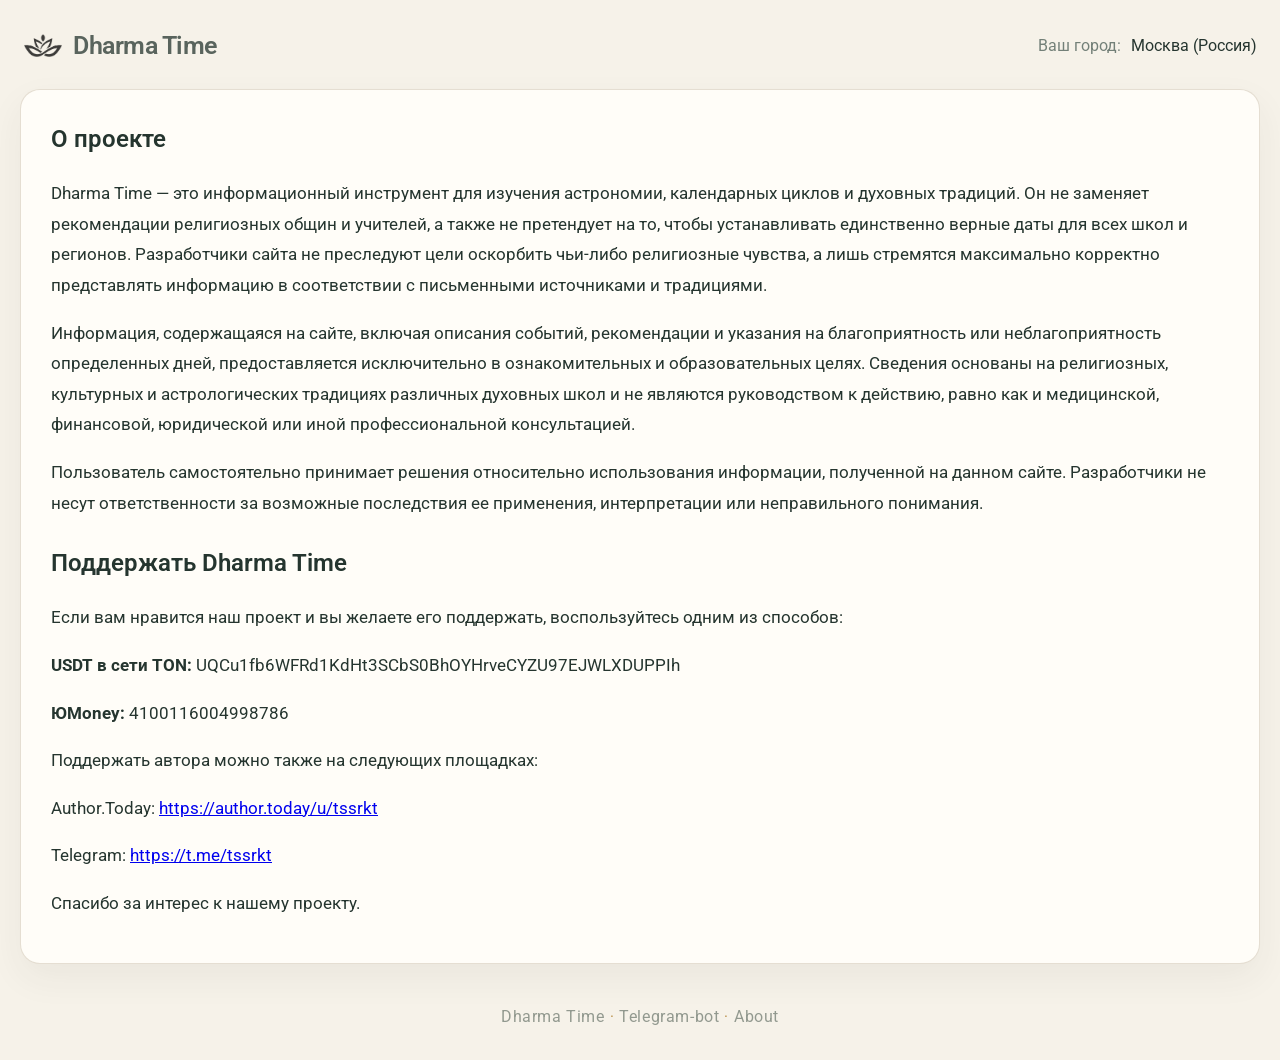
==== commit d5b44f8c: "Add copy buttons for donation details" ====
--- a/about.html
+++ b/about.html
@@ -27,8 +27,8 @@
         <p>Пользователь самостоятельно принимает решения относительно использования информации, полученной на данном сайте. Разработчики не несут ответственности за возможные последствия ее применения, интерпретации или неправильного понимания.</p>
         <h2>Поддержать Dharma Time</h2>
         <p>Если вам нравится наш проект и вы желаете его поддержать, воспользуйтесь одним из способов:</p>
-        <p><strong>USDT в сети TON:</strong> <code>UQCu1fb6WFRd1KdHt3SCbS0BhOYHrveCYZU97EJWLXDUPPIh</code></p>
-        <p><strong>ЮMoney:</strong> <code>4100116004998786</code></p>
+        <p><strong>USDT в сети TON:</strong> <button type="button" class="copy-value" data-copy-value="UQCu1fb6WFRd1KdHt3SCbS0BhOYHrveCYZU97EJWLXDUPPIh" data-copy-kind="address">UQCu1fb6WFRd1KdHt3SCbS0BhOYHrveCYZU97EJWLXDUPPIh</button></p>
+        <p><strong>ЮMoney:</strong> <button type="button" class="copy-value" data-copy-value="4100116004998786" data-copy-kind="number">4100116004998786</button></p>
         <p>Поддержать автора можно также на следующих площадках:</p>
         <p>Author.Today: <a href="https://author.today/u/tssrkt" target="_blank" rel="noopener noreferrer">https://author.today/u/tssrkt</a></p>
         <p>Telegram: <a href="https://t.me/tssrkt" target="_blank" rel="noopener noreferrer">https://t.me/tssrkt</a></p>
@@ -40,14 +40,15 @@
         <p>Users make their own decisions regarding the use of information obtained from this site. The developers are not responsible for any possible consequences of its use, interpretation, or misunderstanding.</p>
         <h2>Support Dharma Time</h2>
         <p>If you like our project and would like to support it, please use one of the following methods:</p>
-        <p><strong>USDT on the TON network:</strong> <code>UQCu1fb6WFRd1KdHt3SCbS0BhOYHrveCYZU97EJWLXDUPPIh</code></p>
-        <p><strong>ЮMoney:</strong> <code>4100116004998786</code></p>
+        <p><strong>USDT on the TON network:</strong> <button type="button" class="copy-value" data-copy-value="UQCu1fb6WFRd1KdHt3SCbS0BhOYHrveCYZU97EJWLXDUPPIh" data-copy-kind="address">UQCu1fb6WFRd1KdHt3SCbS0BhOYHrveCYZU97EJWLXDUPPIh</button></p>
+        <p><strong>ЮMoney:</strong> <button type="button" class="copy-value" data-copy-value="4100116004998786" data-copy-kind="number">4100116004998786</button></p>
         <p>You can also support the author on the following platforms:</p>
         <p>Author.Today: <a href="https://author.today/u/tssrkt" target="_blank" rel="noopener noreferrer">https://author.today/u/tssrkt</a></p>
         <p>Telegram: <a href="https://t.me/tssrkt" target="_blank" rel="noopener noreferrer">https://t.me/tssrkt</a></p>
         <p>Thank you for your interest in our project.</p>
       </div>
     </section>
+    <div id="copy-toast" class="copy-toast" role="status" aria-live="polite" hidden></div>
     <footer class="site-footer"><a href="./">Dharma Time</a><span aria-hidden="true">·</span><a href="https://t.me/dharma_time_bot" target="_blank" rel="noopener noreferrer">Telegram-bot</a><span aria-hidden="true">·</span><a href="about.html">About</a></footer>
   </main>
 </body>
--- a/styles.css
+++ b/styles.css
@@ -143,6 +143,11 @@
 .site-footer a:hover { color: var(--green); text-decoration: underline; }
 .about-panel { padding: 28px 30px; min-height: 220px; font-size: 17px; line-height: 1.8; }
 .about-panel h1 { margin: 0 0 14px; font-size: 24px; font-weight: 600; }
+.about-panel .about-content h2 { margin: 24px 0 14px; font-size: 24px; font-weight: 600; }
+.copy-value { display: inline; padding: 0; border: 0; background: transparent; color: inherit; font: inherit; text-align: left; overflow-wrap: anywhere; cursor: pointer; }
+.copy-value:hover, .copy-value:focus-visible { font-weight: 700; }
+.copy-toast { position: fixed; z-index: 1000; left: 50%; bottom: 20px; transform: translateX(-50%); max-width: calc(100% - 32px); padding: 10px 18px; border-radius: 9px; background: var(--green-dark); color: #fff; box-shadow: var(--shadow); text-align: center; font-size: 15px; line-height: 1.5; }
+.copy-toast[hidden] { display: none; }
 .about-placeholder { color: var(--muted); margin: 0; }
 @media (min-width: 1100px) { .calendar-grid { gap: 7px; } .calendar-day { font-size: 15px; } }
 @media (max-width: 1090px) {
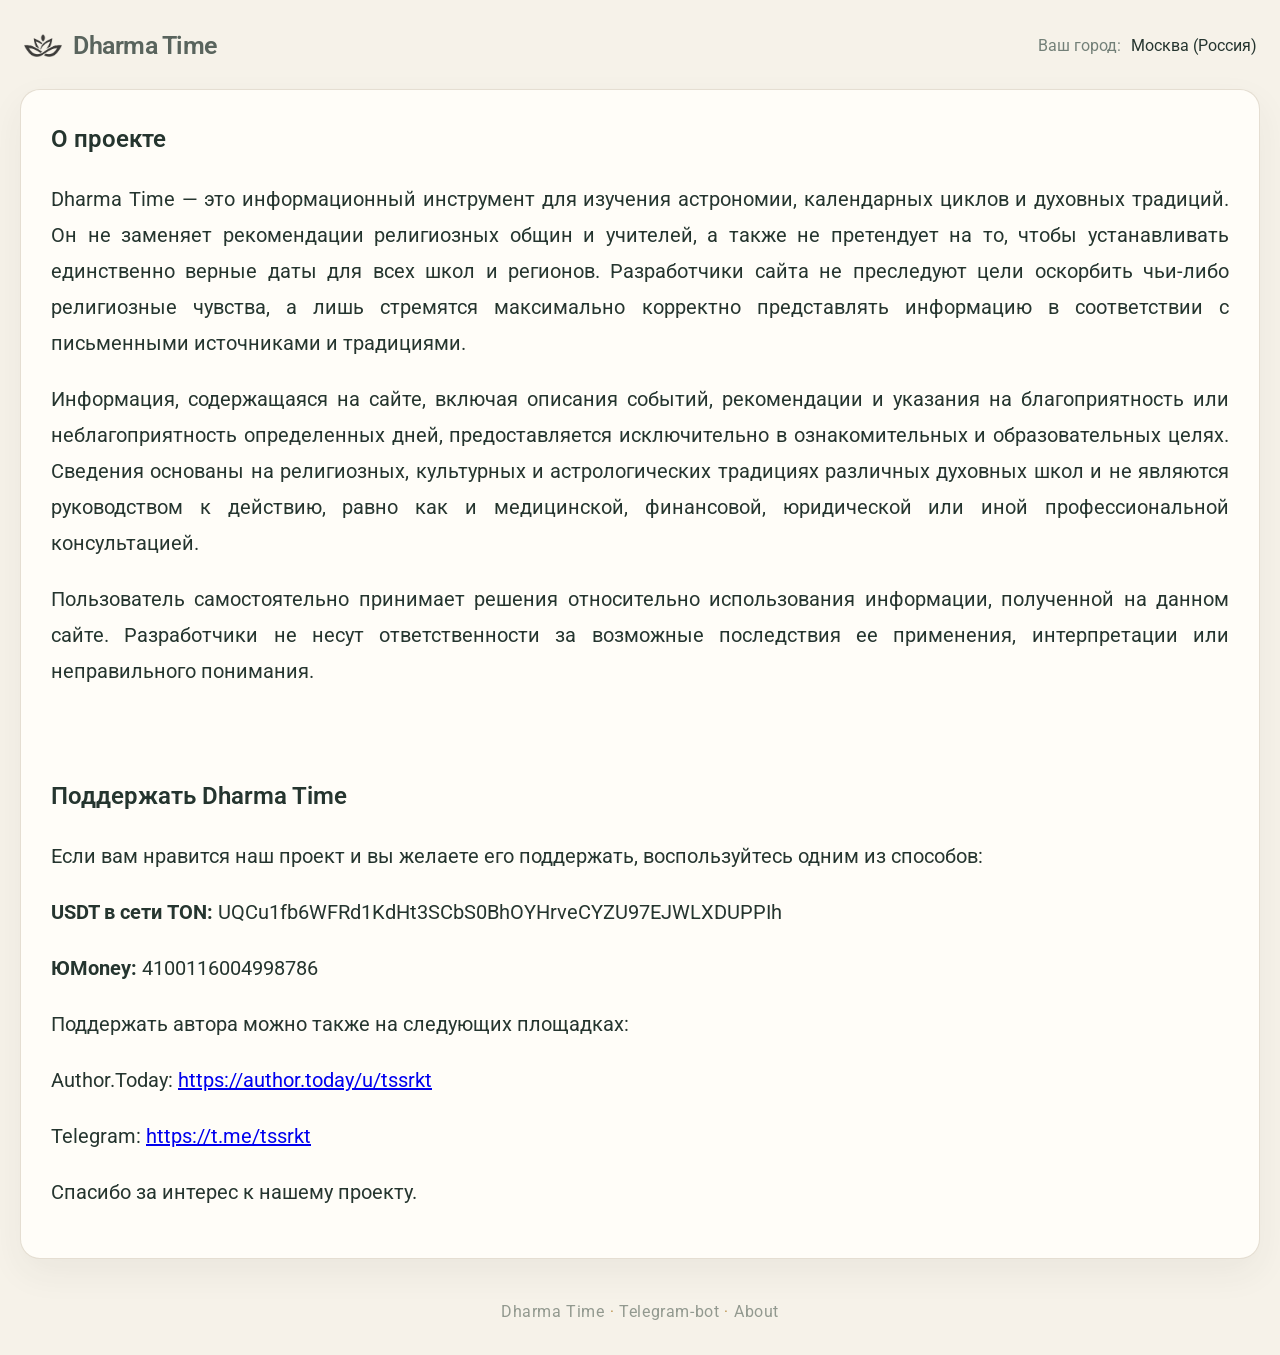
==== commit 4e5a64f4: "Position copy notices by cursor and align about locales" ====
--- a/about.html
+++ b/about.html
@@ -25,6 +25,7 @@
         <p>Dharma Time — это информационный инструмент для изучения астрономии, календарных циклов и духовных традиций. Он не заменяет рекомендации религиозных общин и учителей, а также не претендует на то, чтобы устанавливать единственно верные даты для всех школ и регионов. Разработчики сайта не преследуют цели оскорбить чьи-либо религиозные чувства, а лишь стремятся максимально корректно представлять информацию в соответствии с письменными источниками и традициями.</p>
         <p>Информация, содержащаяся на сайте, включая описания событий, рекомендации и указания на благоприятность или неблагоприятность определенных дней, предоставляется исключительно в ознакомительных и образовательных целях. Сведения основаны на религиозных, культурных и астрологических традициях различных духовных школ и не являются руководством к действию, равно как и медицинской, финансовой, юридической или иной профессиональной консультацией.</p>
         <p>Пользователь самостоятельно принимает решения относительно использования информации, полученной на данном сайте. Разработчики не несут ответственности за возможные последствия ее применения, интерпретации или неправильного понимания.</p>
+        <p aria-hidden="true">&nbsp;</p>
         <h2>Поддержать Dharma Time</h2>
         <p>Если вам нравится наш проект и вы желаете его поддержать, воспользуйтесь одним из способов:</p>
         <p><strong>USDT в сети TON:</strong> <button type="button" class="copy-value" data-copy-value="UQCu1fb6WFRd1KdHt3SCbS0BhOYHrveCYZU97EJWLXDUPPIh" data-copy-kind="address">UQCu1fb6WFRd1KdHt3SCbS0BhOYHrveCYZU97EJWLXDUPPIh</button></p>
@@ -38,6 +39,7 @@
         <p>Dharma Time is an informational tool for studying astronomy, calendar cycles, and spiritual traditions. It does not replace the guidance of religious communities and teachers, nor does it claim to establish universally correct dates for all schools and regions. The site's developers do not seek to offend anyone's religious feelings; they only strive to present information as accurately as possible in accordance with written sources and traditions.</p>
         <p>The information contained on the site, including event descriptions, recommendations, and indications of whether certain days are favorable or unfavorable, is provided solely for informational and educational purposes. The information is based on the religious, cultural, and astrological traditions of various spiritual schools and is not a guide to action, nor is it medical, financial, legal, or other professional advice.</p>
         <p>Users make their own decisions regarding the use of information obtained from this site. The developers are not responsible for any possible consequences of its use, interpretation, or misunderstanding.</p>
+        <p aria-hidden="true">&nbsp;</p>
         <h2>Support Dharma Time</h2>
         <p>If you like our project and would like to support it, please use one of the following methods:</p>
         <p><strong>USDT on the TON network:</strong> <button type="button" class="copy-value" data-copy-value="UQCu1fb6WFRd1KdHt3SCbS0BhOYHrveCYZU97EJWLXDUPPIh" data-copy-kind="address">UQCu1fb6WFRd1KdHt3SCbS0BhOYHrveCYZU97EJWLXDUPPIh</button></p>
--- a/styles.css
+++ b/styles.css
@@ -141,12 +141,13 @@
 .site-footer span { padding: 0 5px; color: var(--gold); }
 .site-footer a { color: inherit; font-size: 16px; text-decoration: none; }
 .site-footer a:hover { color: var(--green); text-decoration: underline; }
-.about-panel { padding: 28px 30px; min-height: 220px; font-size: 17px; line-height: 1.8; }
-.about-panel h1 { margin: 0 0 14px; font-size: 24px; font-weight: 600; }
-.about-panel .about-content h2 { margin: 24px 0 14px; font-size: 24px; font-weight: 600; }
+.about-panel { padding: 28px 30px; min-height: 220px; font-size: 20px; line-height: 1.8; }
+.about-panel .about-content { text-align: justify; }
+.about-panel h1 { margin: 0 0 10px; font-size: 24px; font-weight: 600; }
+.about-panel .about-content h2 { margin: 30px 0 10px; font-size: 24px; font-weight: 600; }
 .copy-value { display: inline; padding: 0; border: 0; background: transparent; color: inherit; font: inherit; text-align: left; overflow-wrap: anywhere; cursor: pointer; }
 .copy-value:hover, .copy-value:focus-visible { font-weight: 700; }
-.copy-toast { position: fixed; z-index: 1000; left: 50%; bottom: 20px; transform: translateX(-50%); max-width: calc(100% - 32px); padding: 10px 18px; border-radius: 9px; background: var(--green-dark); color: #fff; box-shadow: var(--shadow); text-align: center; font-size: 15px; line-height: 1.5; }
+.copy-toast { position: fixed; z-index: 1000; left: 0; top: 0; max-width: min(320px, calc(100vw - 16px)); padding: 10px 18px; border-radius: 9px; background: var(--green-dark); color: #fff; box-shadow: var(--shadow); text-align: center; font-size: 15px; line-height: 1.5; pointer-events: none; }
 .copy-toast[hidden] { display: none; }
 .about-placeholder { color: var(--muted); margin: 0; }
 @media (min-width: 1100px) { .calendar-grid { gap: 7px; } .calendar-day { font-size: 15px; } }
